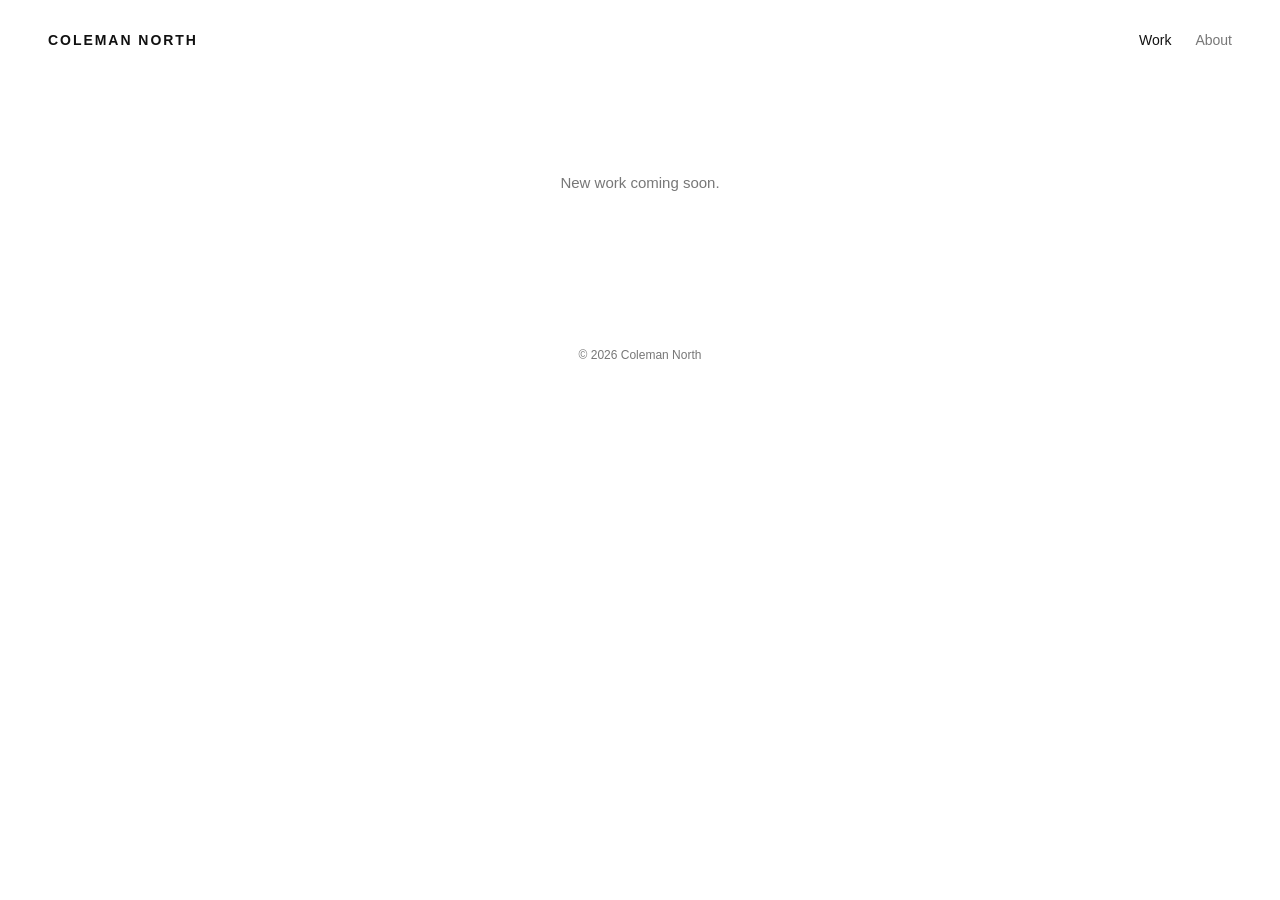
==== index.html @ bf5e8102 "Add files via upload" ====
<!doctype html>
<html lang="en">
<head>
<meta charset="utf-8">
<meta name="viewport" content="width=device-width, initial-scale=1">
<title>Coleman North — Photography</title>
<meta name="description" content="Photography portfolio of Coleman North.">
<link rel="stylesheet" href="style.css">
</head>
<body>
<header class="site-header">
  <a class="brand" href="index.html">Coleman North</a>
  <nav><a href="index.html" aria-current="page">Work</a><a href="about.html">About</a></nav>
</header>

<main>
  <div id="grid" class="grid" aria-live="polite"></div>
  <p id="empty" class="empty" hidden>New work coming soon.</p>
</main>

<div id="lightbox" class="lightbox" hidden role="dialog" aria-modal="true" aria-label="Photo viewer">
  <button class="lb-btn lb-close" aria-label="Close">&times;</button>
  <button class="lb-btn lb-prev" aria-label="Previous">&#8249;</button>
  <img id="lb-img" alt="">
  <button class="lb-btn lb-next" aria-label="Next">&#8250;</button>
</div>

<footer class="site-footer">&copy; <span id="yr"></span> Coleman North</footer>
<script src="gallery.js"></script>
</body>
</html>
---- style.css ----
:root {
  --bg: #ffffff;
  --fg: #111111;
  --muted: #777777;
  --gap: 8px;
}
* { box-sizing: border-box; }
html, body { margin: 0; }
body {
  background: var(--bg);
  color: var(--fg);
  font: 15px/1.6 -apple-system, BlinkMacSystemFont, "Helvetica Neue", Arial, sans-serif;
  -webkit-font-smoothing: antialiased;
}
a { color: inherit; }

.site-header {
  display: flex; justify-content: space-between; align-items: baseline;
  padding: 28px clamp(16px, 4vw, 48px) 24px;
}
.brand { font-weight: 600; letter-spacing: .14em; text-transform: uppercase; text-decoration: none; font-size: 14px; }
nav a { margin-left: 24px; text-decoration: none; color: var(--muted); font-size: 14px; }
nav a:hover, nav a[aria-current="page"] { color: var(--fg); }

main { padding: 0 clamp(16px, 4vw, 48px); }

.grid {
  display: grid;
  grid-template-columns: repeat(3, 1fr);
  gap: var(--gap);
}
@media (max-width: 900px) { .grid { grid-template-columns: repeat(2, 1fr); } }
@media (max-width: 520px) { .grid { grid-template-columns: 1fr; } }

.tile {
  display: block; padding: 0; border: 0; background: #f2f2f2; cursor: zoom-in;
  aspect-ratio: 1 / 1; overflow: hidden;
}
.tile img {
  width: 100%; height: 100%; object-fit: cover; display: block;
  opacity: 0; transition: opacity .4s ease, transform .6s ease;
}
.tile img.loaded { opacity: 1; }
.tile:hover img { transform: scale(1.02); }

.empty { text-align: center; color: var(--muted); padding: 80px 0; }

.lightbox {
  position: fixed; inset: 0; z-index: 10;
  background: rgba(255,255,255,.97);
  display: flex; align-items: center; justify-content: center;
}
.lightbox[hidden] { display: none; }
.lightbox img { max-width: 90vw; max-height: 88vh; object-fit: contain; box-shadow: 0 2px 30px rgba(0,0,0,.08); }
.lb-btn {
  position: absolute; background: none; border: 0; color: var(--fg);
  font-size: 44px; line-height: 1; padding: 16px; cursor: pointer; opacity: .55;
}
.lb-btn:hover { opacity: 1; }
.lb-close { top: 8px; right: 12px; font-size: 36px; }
.lb-prev { left: 4px; }
.lb-next { right: 4px; }

.about {
  display: grid; grid-template-columns: minmax(0, 380px) minmax(0, 520px);
  gap: 48px; align-items: start; padding-top: 24px;
}
.about:not(:has(.portrait)) { grid-template-columns: minmax(0, 560px); }
.about h1 { font-size: 22px; font-weight: 600; margin: 0 0 12px; }
.portrait { width: 100%; height: auto; display: block; }
@media (max-width: 720px) { .about { grid-template-columns: 1fr; gap: 24px; } }

.site-footer { color: var(--muted); font-size: 12px; text-align: center; padding: 56px 16px 32px; }
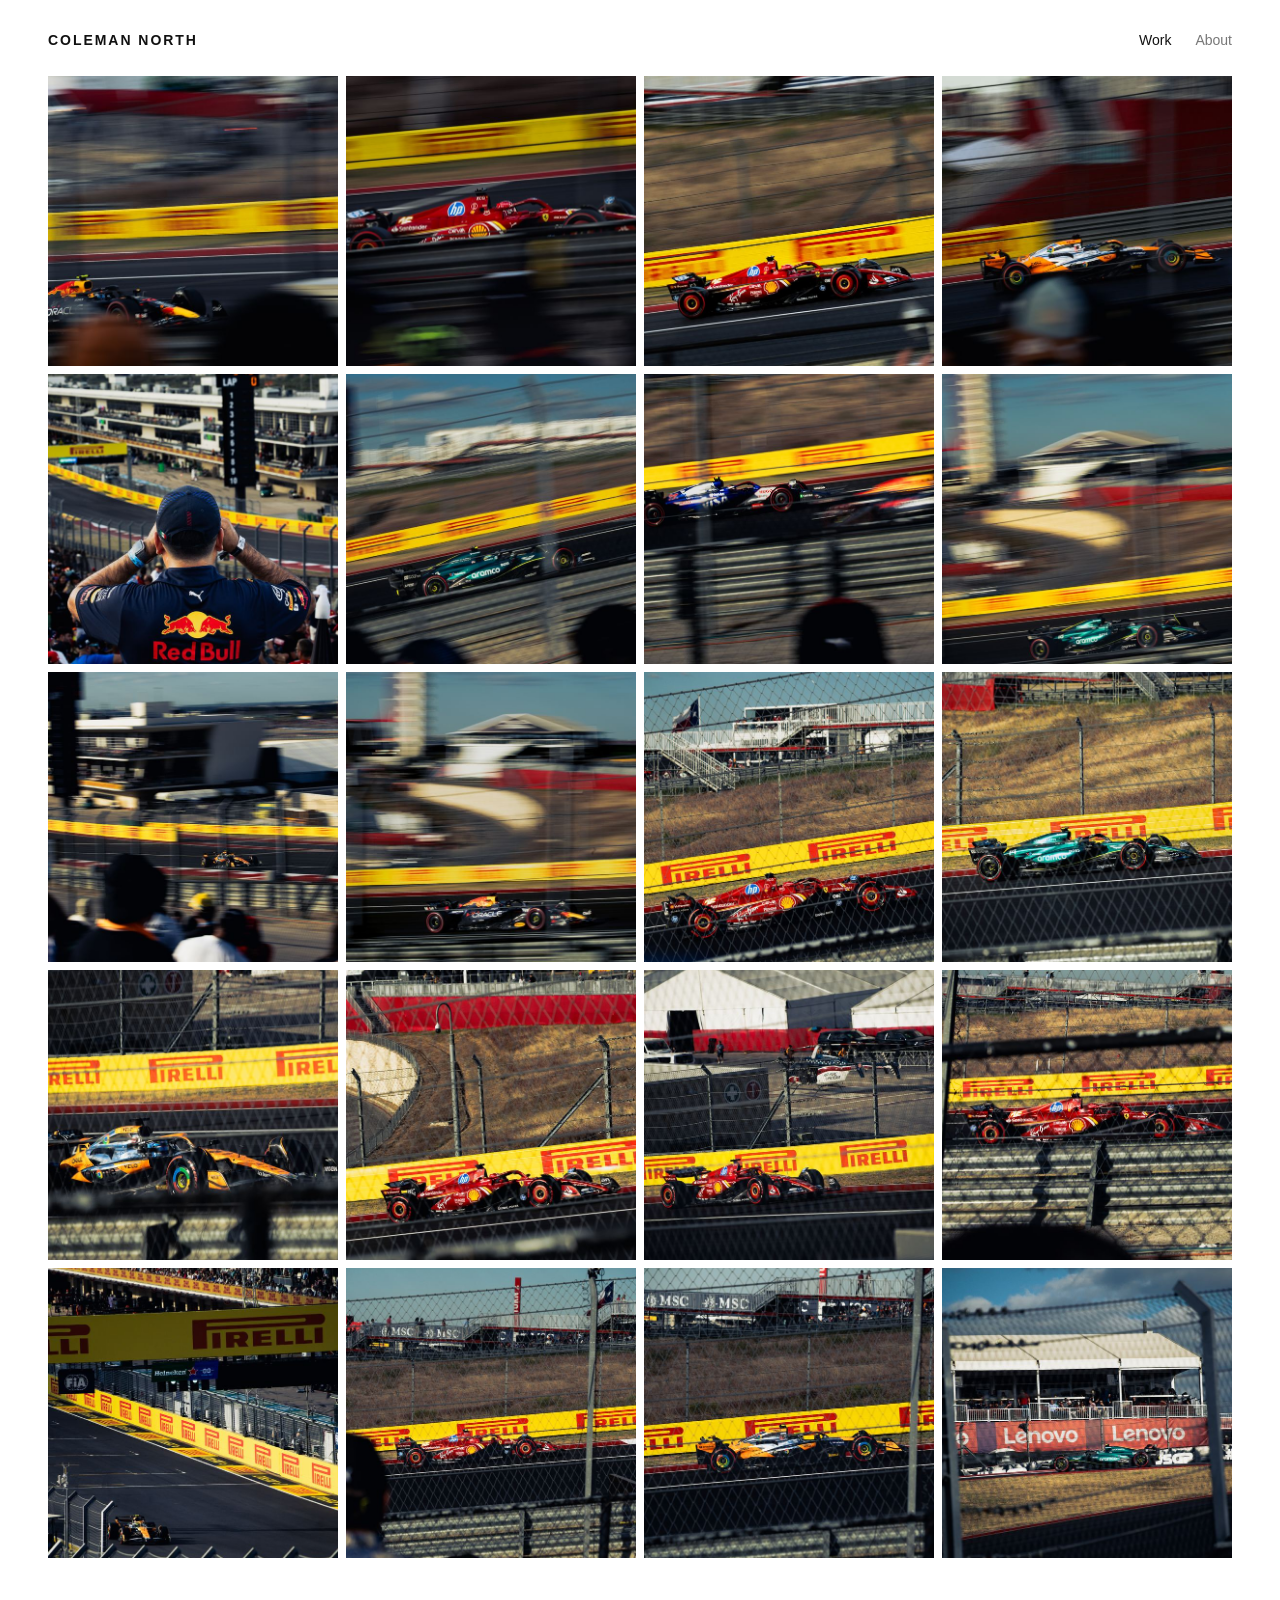
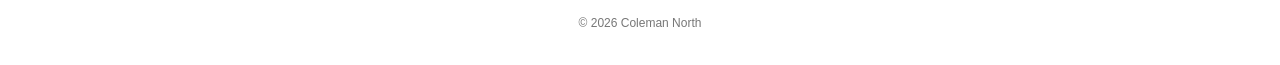
==== commit bbef207e: "Add files via upload" ====
--- a/index.html
+++ b/index.html
@@ -5,7 +5,7 @@
 <meta name="viewport" content="width=device-width, initial-scale=1">
 <title>Coleman North — Photography</title>
 <meta name="description" content="Photography portfolio of Coleman North.">
-<link rel="stylesheet" href="style.css">
+<link rel="stylesheet" href="style.css?v=2">
 </head>
 <body>
 <header class="site-header">
@@ -26,6 +26,6 @@
 </div>
 
 <footer class="site-footer">&copy; <span id="yr"></span> Coleman North</footer>
-<script src="gallery.js"></script>
+<script src="gallery.js?v=2"></script>
 </body>
 </html>
--- a/style.css
+++ b/style.css
@@ -26,10 +26,11 @@
 
 .grid {
   display: grid;
-  grid-template-columns: repeat(3, 1fr);
+  grid-template-columns: repeat(4, 1fr);
   gap: var(--gap);
 }
-@media (max-width: 900px) { .grid { grid-template-columns: repeat(2, 1fr); } }
+@media (max-width: 1100px) { .grid { grid-template-columns: repeat(3, 1fr); } }
+@media (max-width: 800px) { .grid { grid-template-columns: repeat(2, 1fr); } }
 @media (max-width: 520px) { .grid { grid-template-columns: 1fr; } }
 
 .tile {
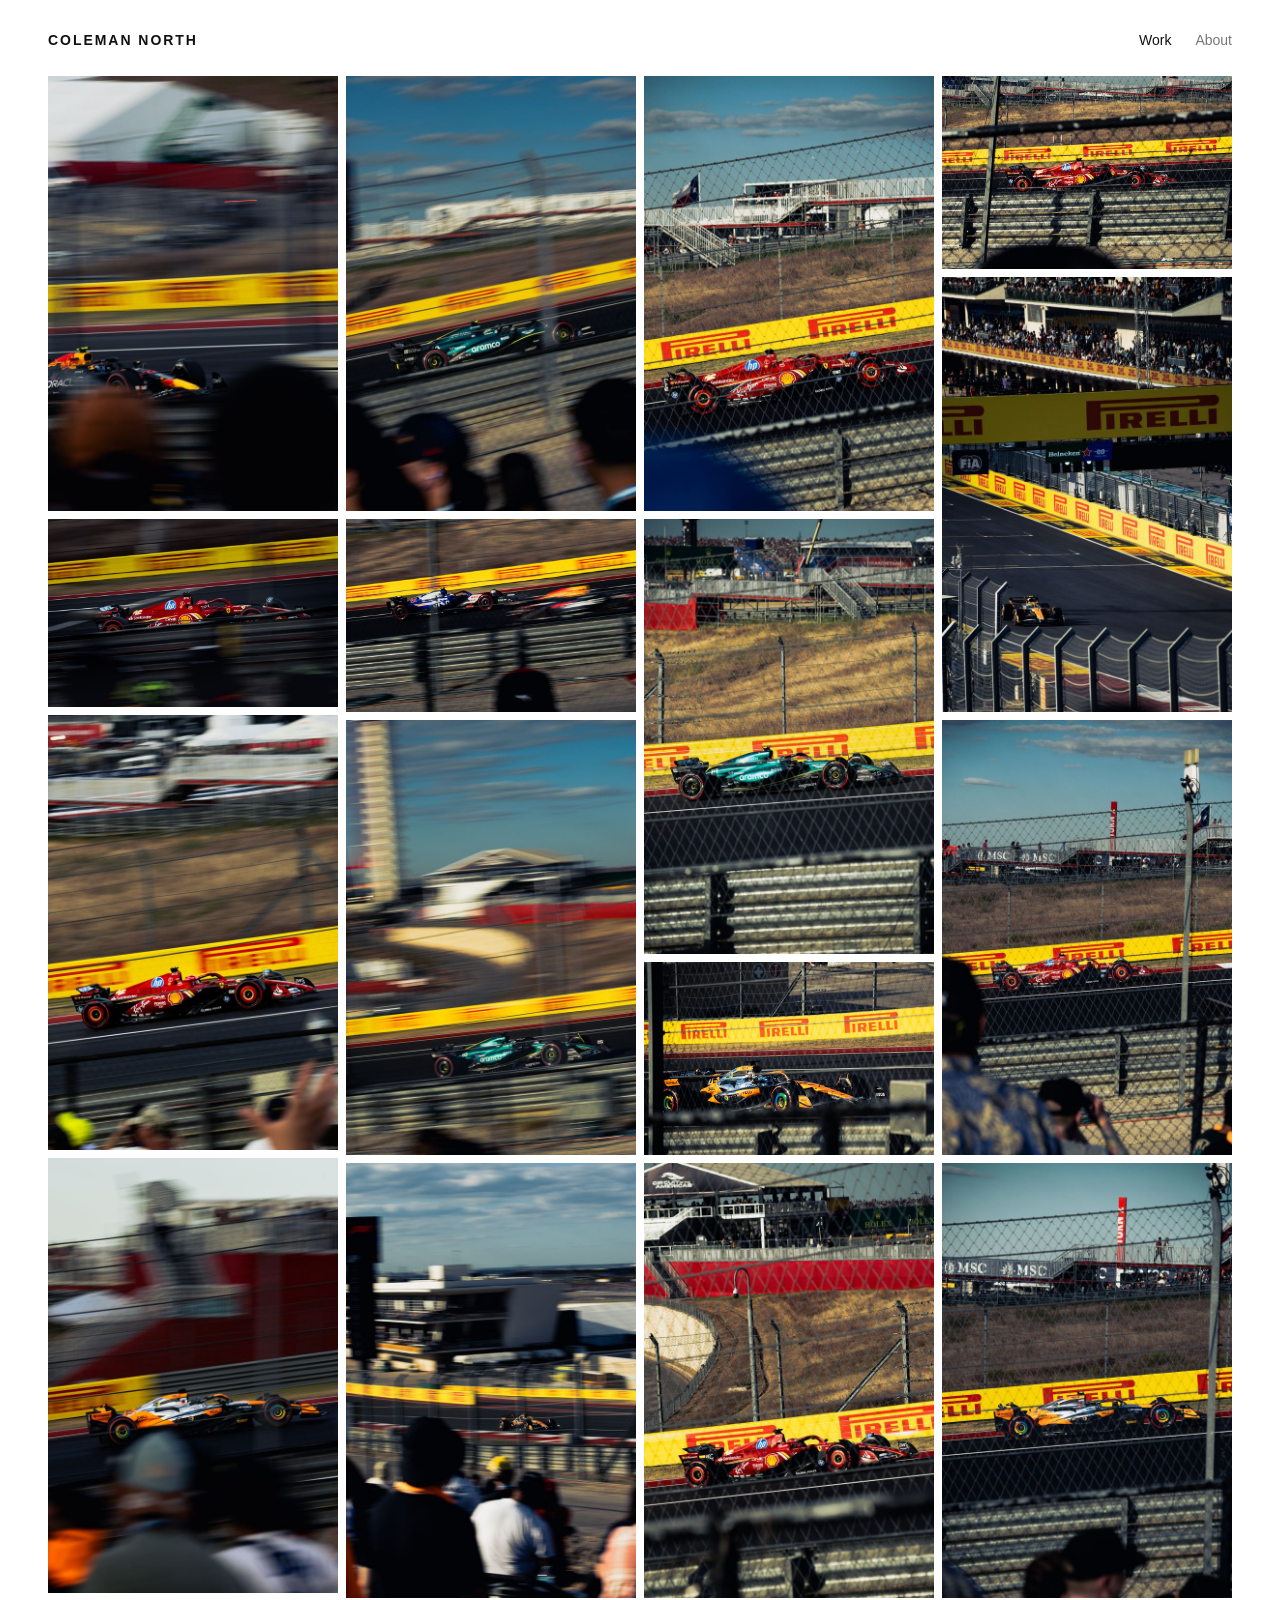
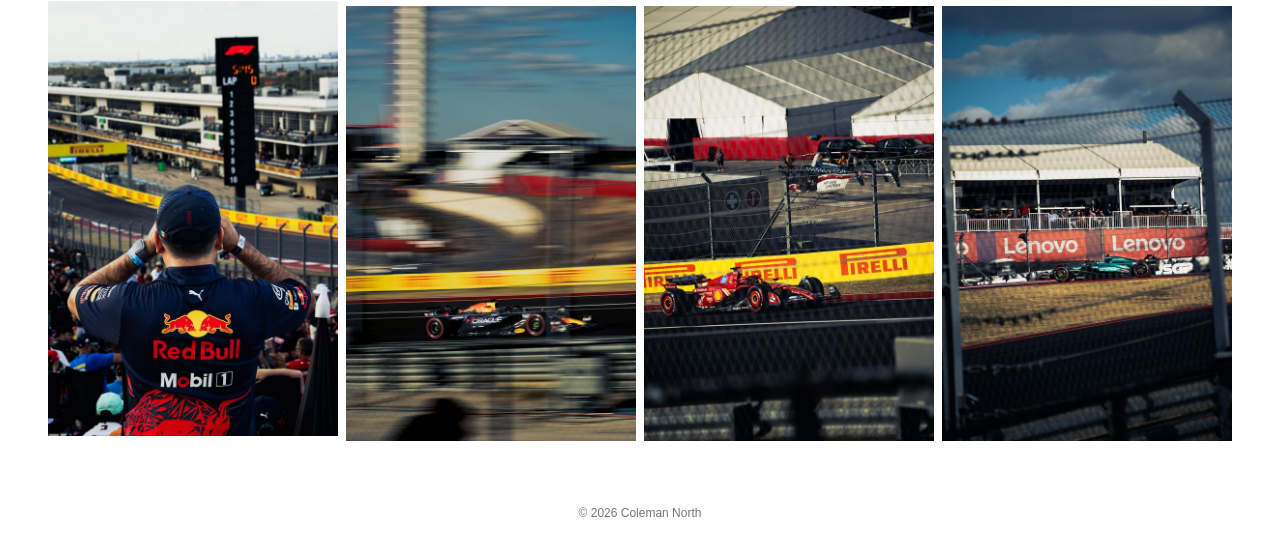
==== commit e59098cd: "Add files via upload" ====
--- a/index.html
+++ b/index.html
@@ -5,7 +5,7 @@
 <meta name="viewport" content="width=device-width, initial-scale=1">
 <title>Coleman North — Photography</title>
 <meta name="description" content="Photography portfolio of Coleman North.">
-<link rel="stylesheet" href="style.css?v=2">
+<link rel="stylesheet" href="style.css?v=3">
 </head>
 <body>
 <header class="site-header">
@@ -26,6 +26,6 @@
 </div>
 
 <footer class="site-footer">&copy; <span id="yr"></span> Coleman North</footer>
-<script src="gallery.js?v=2"></script>
+<script src="gallery.js?v=3"></script>
 </body>
 </html>
--- a/style.css
+++ b/style.css
@@ -25,20 +25,19 @@
 main { padding: 0 clamp(16px, 4vw, 48px); }
 
 .grid {
-  display: grid;
-  grid-template-columns: repeat(4, 1fr);
-  gap: var(--gap);
+  columns: 4;
+  column-gap: var(--gap);
 }
-@media (max-width: 1100px) { .grid { grid-template-columns: repeat(3, 1fr); } }
-@media (max-width: 800px) { .grid { grid-template-columns: repeat(2, 1fr); } }
-@media (max-width: 520px) { .grid { grid-template-columns: 1fr; } }
+@media (max-width: 1100px) { .grid { columns: 3; } }
+@media (max-width: 800px) { .grid { columns: 2; } }
+@media (max-width: 520px) { .grid { columns: 1; } }
 
 .tile {
-  display: block; padding: 0; border: 0; background: #f2f2f2; cursor: zoom-in;
-  aspect-ratio: 1 / 1; overflow: hidden;
+  display: block; width: 100%; padding: 0; border: 0; background: #f2f2f2; cursor: zoom-in;
+  margin: 0 0 var(--gap); overflow: hidden; break-inside: avoid;
 }
 .tile img {
-  width: 100%; height: 100%; object-fit: cover; display: block;
+  width: 100%; height: auto; display: block;
   opacity: 0; transition: opacity .4s ease, transform .6s ease;
 }
 .tile img.loaded { opacity: 1; }
